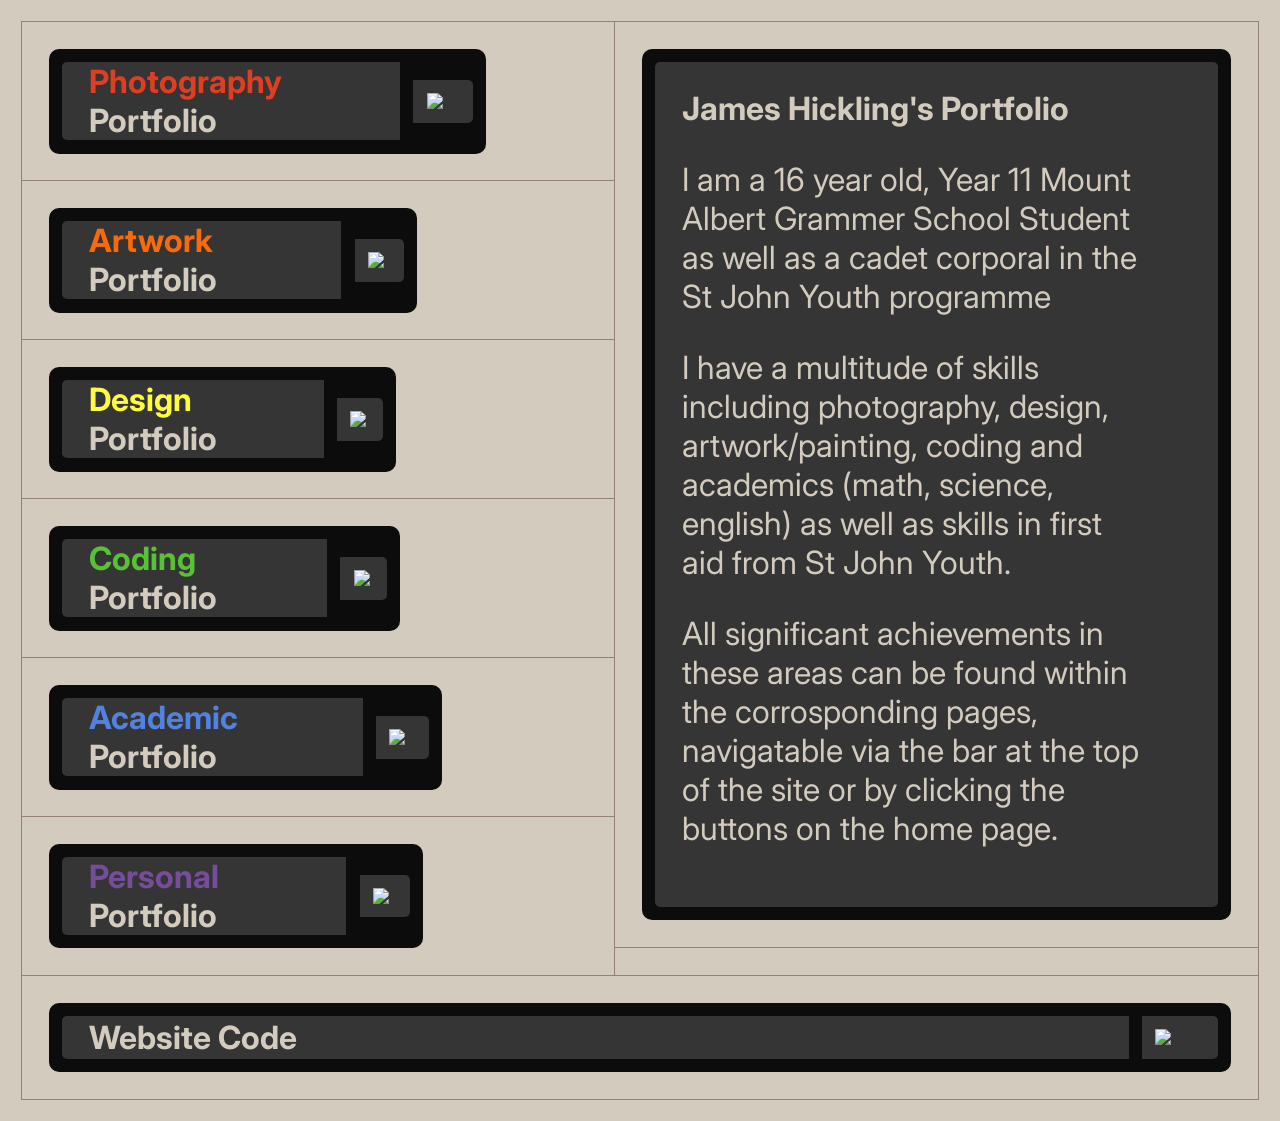
==== home.html @ 49e30b0e "initial commit most of the website code" ====
<!DOCTYPE html>

<html>
    <head>

        <!-- Linking style sheets and javascripts-->

        <link rel="stylesheet" href="./styles/homepage-styles.css">

        <script src="./scripts/homepage-scripts.js" defer></script>

    </head>

    <body>

        <!-- Homepage Content-->

        <div class="home-page-contents">

            <!-- Page links and Download -->

            <div class="page-links">

                <!-- Photography Portfolio Link -->

                <div class="link-elements">

                    <div class="photo-container">

                        <!-- Link Text -->

                        <div class="photo-heading" onclick="changeIframe('./photo.html'), selectIcon('.photo')"><h2><span id="photo-text">Photography</span> Portfolio</h2></div>

                        <!-- Download Button -->

                        <div class="photo-download" onclick="window.location.href='./downloadable files/JHFolio - Photography Portfolio PDF.zip'"><img src="./images/global-icons/download-icon.png"></div>

                    </div>

                </div>

                <!-- Artwork Portfolio Link -->

                <div class="link-elements">

                    <div class="artwork-container">

                        <!-- Link Text -->

                        <div class="artwork-heading" onclick="changeIframe('./artwork.html'), selectIcon('.artwork')"><h2><span id="artwork-text">Artwork</span> Portfolio</h2></div>

                        <!-- Download Button -->

                        <div class="artwork-download" onclick="window.location.href='./downloadable files/JHFolio - Artwork Portfolio PDF.zip'"><img src="./images/global-icons/download-icon.png"></div>

                    </div>

                </div>

                <!-- Design Portfolio Link -->

                <div class="link-elements">

                    <div class="design-container">

                        <!-- Link Text -->

                        <div class="design-heading" onclick="changeIframe('./design.html'), selectIcon('.design')"><h2><span id="design-text">Design</span> Portfolio</h2></div>

                        <!-- Download Button -->

                        <div class="design-download" onclick="window.location.href='./downloadable files/JHFolio - Design Portfolio PDF.zip'"><img src="./images/global-icons/download-icon.png"></div>

                    </div>

                </div>

                <!-- Coding Portfolio Link -->

                <div class="link-elements">

                    <div class="code-container">

                        <!-- Link Text -->

                        <div class="coding-heading" onclick="changeIframe('./coding.html'), selectIcon('.coding')"><h2><span id="coding-text">Coding</span> Portfolio</h2></div>

                        <!-- Download Button -->

                        <div class="coding-download" onclick="window.location.href='./downloadable files/JHFolio - Coding Portfolio PDF.zip'"><img src="./images/global-icons/download-icon.png"></div>

                    </div>

                </div>

                <!-- Academic Portfolio Link -->

                <div class="link-elements">

                    <div class="academic-container">

                        <!-- Link Text -->

                        <div class="academic-heading" onclick="changeIframe('./academic.html'), selectIcon('.academic')"><h2><span id="academic-text">Academic</span> Portfolio</h2></div>

                        <!-- Download Button -->

                        <div class="academic-download" onclick="window.location.href='./downloadable files/JHFolio - Academic Portfolio PDF.zip'"><img src="./images/global-icons/download-icon.png"></div>

                    </div>

                </div>

                <!-- Personal Portfolio Link -->

                <div>

                    <div class="personal-container">

                        <!-- Link Text -->

                        <div class="personal-heading" onclick="changeIframe('./personal.html'), selectIcon('.personal')"><h2><span id="personal-text">Personal</span> Portfolio</h2></div>

                        <!-- Download Button -->

                        <div class="personal-download" onclick="window.location.href='./downloadable files/JHFolio - Personal Portfolio PDF.zip'"><img src="./images/global-icons/download-icon.png"></div>

                    </div>

                </div>

            </div>

            <!-- Blurb -->

            <div class="blurb">

                <div>

                    <article>

                        <!-- Heading -->

                        <h3>James Hickling's Portfolio</h3>

                        <!-- Description -->

                        <p>I am a 16 year old, Year 11 Mount Albert Grammer School Student as well as a cadet corporal in the St John Youth programme </p>
                        <p>I have a multitude of skills including photography, design, artwork/painting, coding and academics (math, science, english) as well as skills in first aid from St John Youth. </p>
                        <p>All significant achievements in these areas can be found within the corrosponding pages, navigatable via the bar at the top of the site or by clicking the buttons on the home page.</p>

                    </article>

                </div>

            </div>

            <!-- Website Code Download -->

            <div class="website-code-element">

                <div class="website-code-container">

                    <div class="website-code-heading"><h2>Website Code</h2></div>

                    <!-- Download Button -->

                    <div class="website-code-download" onclick="window.location.href='./downloadable files/JHFolio - Website Code.zip'"><img src="./images/global-icons/download-icon.png"></div>

                </div>

            </div>

        </div>

    </body>
</html>
---- styles/homepage-styles.css ----
/* Font insertions */

@font-face {
    font-family: "Inter";
    src: url(../fonts/Inter/Inter-VariableFont_opsz\,wght.ttf);
}



/* Page Background */

body {
    background-color: rgb(211, 203, 190);

    margin: 0%;

    cursor: default;

    height: auto;
}



/* Main Page containers */

.home-page-contents {
    display: grid;

    margin: 21.3333px;

    grid-template-columns: 48% 52%;

    border-top: solid 1px rgb(149, 129, 116);
    border-right: solid 1px rgb(149, 129, 116);
    border-left: solid 1px rgb(149, 129, 116);
}

.page-links {
    border-right: solid 1px rgb(149, 129, 116);
}

.link-elements {
    border-bottom: solid 1px rgb(149, 129, 116);
}



/* Photography portfolio */

.photo-container {
    background-color: rgb(12, 12, 12);

    display:inline-flex;

    border-radius: 10px;

    margin: calc((4/3) * 20px) calc((4/3) * 20px) calc((4/3) * 20px) calc((4/3) * 20px);
}

.photo-heading {
    width: 85%;

    background-color: rgb(53, 53, 53);

    border-radius: 5px 0px 0px 5px;

    display: inline-flex;

    margin: calc((4/3) * 10px) 0px calc((4/3) * 10px) calc((4/3) * 10px);

    transition: background-color 0.5s;

    cursor: pointer;
}

.photo-heading:hover {
    background-color: rgb(102, 102, 102);
}

.photo-heading h2 {
    align-self: center;
    
    margin: 0px 0px 0px calc((4/3) * 20px);

    font: bold clamp(1pt, 2.5cqw, 32pt) "Inter";
    color: rgb(211, 203, 190);
}

.photo-download {
    height: 100%;
    width: 15%;

    justify-self: center;
    align-self: center;

    background-color: rgb(53, 53, 53);

    border-radius: 0px 5px 5px 0px;

    margin: calc((4/3) * 10px);

    display: inline-flex;

    transition: background-color 0.5s;

    cursor: pointer;
}

.photo-download img {
    margin: calc((4/3) * 10px);

    width: 100%;
    height: auto;
}

#photo-text {
    color: rgb(223, 62, 35);
}

.photo-download:hover {
    background-color: rgb(102, 102, 102);
}



/* Artwork portfolio */

.artwork-container {
    background-color: rgb(12, 12, 12);

    display:inline-flex;

    border-radius: 10px;

    margin: calc((4/3) * 20px) calc((4/3) * 20px) calc((4/3) * 20px) calc((4/3) * 20px);
}

.artwork-heading {
    width: 85%;

    background-color: rgb(53, 53, 53);

    border-radius: 5px 0px 0px 5px;

    display: inline-flex;

    margin: calc((4/3) * 10px) 0px calc((4/3) * 10px) calc((4/3) * 10px);

    transition: background-color 0.5s;

    cursor: pointer;
}

.artwork-heading:hover {
    background-color: rgb(102, 102, 102);
}

.artwork-heading h2 {
    align-self: center;
    
    margin: 0px 0px 0px calc((4/3) * 20px);

    font: bold clamp(1pt, 2.5cqw, 32pt) "Inter";
    color: rgb(211, 203, 190);
}

.artwork-download {
    height: 100%;
    width: 15%;

    justify-self: center;
    align-self: center;

    background-color: rgb(53, 53, 53);

    border-radius: 0px 5px 5px 0px;

    margin: calc((4/3) * 10px);

    display: inline-flex;

    transition: background-color 0.5s;

    cursor: pointer;
}

.artwork-download img {
    margin: calc((4/3) * 10px);

    width: 100%;
    height: auto;
}

#artwork-text {
    color: rgb(250, 106, 10);
}

.artwork-download:hover {
    background-color: rgb(102, 102, 102);
}



/* Design portfolio */

.design-container {
    background-color: rgb(12, 12, 12);

    display:inline-flex;

    border-radius: 10px;

    margin: calc((4/3) * 20px) calc((4/3) * 20px) calc((4/3) * 20px) calc((4/3) * 20px);
}

.design-heading {
    width: 85%;

    background-color: rgb(53, 53, 53);

    border-radius: 5px 0px 0px 5px;

    display: inline-flex;

    margin: calc((4/3) * 10px) 0px calc((4/3) * 10px) calc((4/3) * 10px);

    transition: background-color 0.5s;

    cursor: pointer;
}

.design-heading:hover {
    background-color: rgb(102, 102, 102);
}

.design-heading h2 {
    align-self: center;
    
    margin: 0px 0px 0px calc((4/3) * 20px);

    font: bold clamp(1pt, 2.5cqw, 32pt) "Inter";
    color: rgb(211, 203, 190);
}

.design-download {
    height: 100%;
    width: 15%;

    justify-self: center;
    align-self: center;

    background-color: rgb(53, 53, 53);

    border-radius: 0px 5px 5px 0px;

    margin: calc((4/3) * 10px);

    display: inline-flex;

    transition: background-color 0.5s;

    cursor: pointer;
}

.design-download img {
    margin: calc((4/3) * 10px);

    width: 100%;
    height: auto;
}

#design-text {
    color: rgb(255, 252, 64);
}

.design-download:hover {
    background-color: rgb(102, 102, 102);
}



/*  portfolio */

.code-container {
    background-color: rgb(12, 12, 12);

    display:inline-flex;

    border-radius: 10px;

    margin: calc((4/3) * 20px) calc((4/3) * 20px) calc((4/3) * 20px) calc((4/3) * 20px);
}

.coding-heading {
    width: 85%;

    background-color: rgb(53, 53, 53);

    border-radius: 5px 0px 0px 5px;

    display: inline-flex;

    margin: calc((4/3) * 10px) 0px calc((4/3) * 10px) calc((4/3) * 10px);

    transition: background-color 0.5s;

    cursor: pointer;
}

.coding-heading:hover {
    background-color: rgb(102, 102, 102);
}

.coding-heading h2 {
    align-self: center;
    
    margin: 0px 0px 0px calc((4/3) * 20px);

    font: bold clamp(1pt, 2.5cqw, 32pt) "Inter";
    color: rgb(211, 203, 190);
}

.coding-download {
    height: 100%;
    width: 15%;

    justify-self: center;
    align-self: center;

    background-color: rgb(53, 53, 53);

    border-radius: 0px 5px 5px 0px;

    margin: calc((4/3) * 10px);

    display: inline-flex;

    transition: background-color 0.5s;

    cursor: pointer;
}

.coding-download img {
    margin: calc((4/3) * 10px);

    width: 100%;
    height: auto;
}

#coding-text {
    color: rgb(89, 193, 53);
}

.coding-download:hover {
    background-color: rgb(102, 102, 102);
}



/* Academic portfolio */

.academic-container {
    background-color: rgb(12, 12, 12);

    display:inline-flex;

    border-radius: 10px;

    margin: calc((4/3) * 20px) calc((4/3) * 20px) calc((4/3) * 20px) calc((4/3) * 20px);
}

.academic-heading {
    width: 85%;

    background-color: rgb(53, 53, 53);

    border-radius: 5px 0px 0px 5px;

    display: inline-flex;

    margin: calc((4/3) * 10px) 0px calc((4/3) * 10px) calc((4/3) * 10px);

    transition: background-color 0.5s;

    cursor: pointer;
}

.academic-heading:hover {
    background-color: rgb(102, 102, 102);
}

.academic-heading h2 {
    align-self: center;
    
    margin: 0px 0px 0px calc((4/3) * 20px);

    font: bold clamp(1pt, 2.5cqw, 32pt) "Inter";
    color: rgb(211, 203, 190);
}

.academic-download {
    height: 100%;
    width: 15%;

    justify-self: center;
    align-self: center;

    background-color: rgb(53, 53, 53);

    border-radius: 0px 5px 5px 0px;

    margin: calc((4/3) * 10px);

    display: inline-flex;

    transition: background-color 0.5s;

    cursor: pointer;
}

.academic-download img {
    margin: calc((4/3) * 10px);

    width: 100%;
    height: auto;
}

#academic-text {
    color: rgb(82, 129, 224);
}

.academic-download:hover {
    background-color: rgb(102, 102, 102);
}



/* About portfolio */

.personal-container {
    background-color: rgb(12, 12, 12);

    display:inline-flex;

    border-radius: 10px;

    margin: calc((4/3) * 20px) calc((4/3) * 20px) calc((4/3) * 20px) calc((4/3) * 20px);
}

.personal-heading {
    width: 85%;

    background-color: rgb(53, 53, 53);

    border-radius: 5px 0px 0px 5px;

    display: inline-flex;

    margin: calc((4/3) * 10px) 0px calc((4/3) * 10px) calc((4/3) * 10px);

    transition: background-color 0.5s;

    cursor: pointer;
}

.personal-heading:hover {
    background-color: rgb(102, 102, 102);
}

.personal-heading h2 {
    align-self: center;
    
    margin: 0px 0px 0px calc((4/3) * 20px);

    font: bold clamp(1pt, 2.5cqw, 32pt) "Inter";
    color: rgb(211, 203, 190);
}

.personal-download {
    height: 100%;
    width: 15%;

    justify-self: center;
    align-self: center;

    background-color: rgb(53, 53, 53);

    border-radius: 0px 5px 5px 0px;

    margin: calc((4/3) * 10px);

    display: inline-flex;

    transition: background-color 0.5s;

    cursor: pointer;
}

.personal-download img {
    margin: calc((4/3) * 10px);

    width: 100%;
    height: auto;
}

#personal-text {
    color: rgb(117, 77, 154);
}

.personal-download:hover {
    background-color: rgb(102, 102, 102);
}



/* Blurb element */

.blurb {
    border-bottom: solid 1px rgb(149, 129, 116);

    height: fit-content;
}

.blurb div {
    background-color: rgb(12, 12, 12);

    border-radius: 10px;

    display: inline-flex;

    margin: calc((4/3) * 20px) calc((4/3) * 20px) calc((4/3) * 20px) calc((4/3) * 20px);
}

.blurb article {
    background-color: rgb(53, 53, 53);

    border-radius: 5px;

    height: auto;

    margin: calc((4/3) * 10px);

    padding: calc((4/3) * 20px) calc((4/3) * 50px) calc((4/3) * 20px) calc((4/3) * 20px);
}

.blurb h3 {
    font: bold clamp(1pt, 2.5cqw, 32pt) "Inter";
    color: rgb(211, 203, 190);

    margin-top: 0px;
}

.blurb p {
    font: normal clamp(1pt, 2.5cqw, 24pt) "Inter";
    color: rgb(211, 203, 190);
}



/* Website code download */

.website-code-element {
    display: inline-flex;

    grid-column: 1 / span 2;


    border-top: solid 1px rgb(149, 129, 116);
    border-bottom: solid 1px rgb(149, 129, 116);
    border-right: solid 1px rgb(149, 129, 116);

    width: 100%;
}

.website-code-container {
    background-color: rgb(12, 12, 12);

    width: 100%;

    display: inline-flex;

    border-radius: 10px;

    margin: calc((4/3) * 20px) calc((4/3) * 20px) calc((4/3) * 20px) calc((4/3) * 20px);

    
}

.website-code-heading {
    width: 93.369%;

    background-color: rgb(53, 53, 53);

    border-radius: 5px 0px 0px 5px;

    display: inline-flex;

    margin: calc((4/3) * 10px) 0px calc((4/3) * 10px) calc((4/3) * 10px);
}

.website-code-heading h2 {
    align-self: center;
    
    margin: 0px 0px 0px calc((4/3) * 20px);

    font: bold clamp(1pt, 2.5cqw, 32pt) "Inter";
    color: rgb(211, 203, 190);
}

.website-code-download {
    height: auto;
    width: 6.631%;

    justify-self: center;
    align-self: center;

    background-color: rgb(53, 53, 53);
    
    border-radius: 0px 5px 5px 0px;

    margin: calc((4/3) * 10px);

    display: inline-flex;

    transition: background-color 0.5s;

    cursor: pointer;
}

.website-code-download img {
    margin: calc((4/3) * 10px);

    width: 100%;
    height: auto;
}

.website-code-download:hover {
    background-color: rgb(102, 102, 102);
}
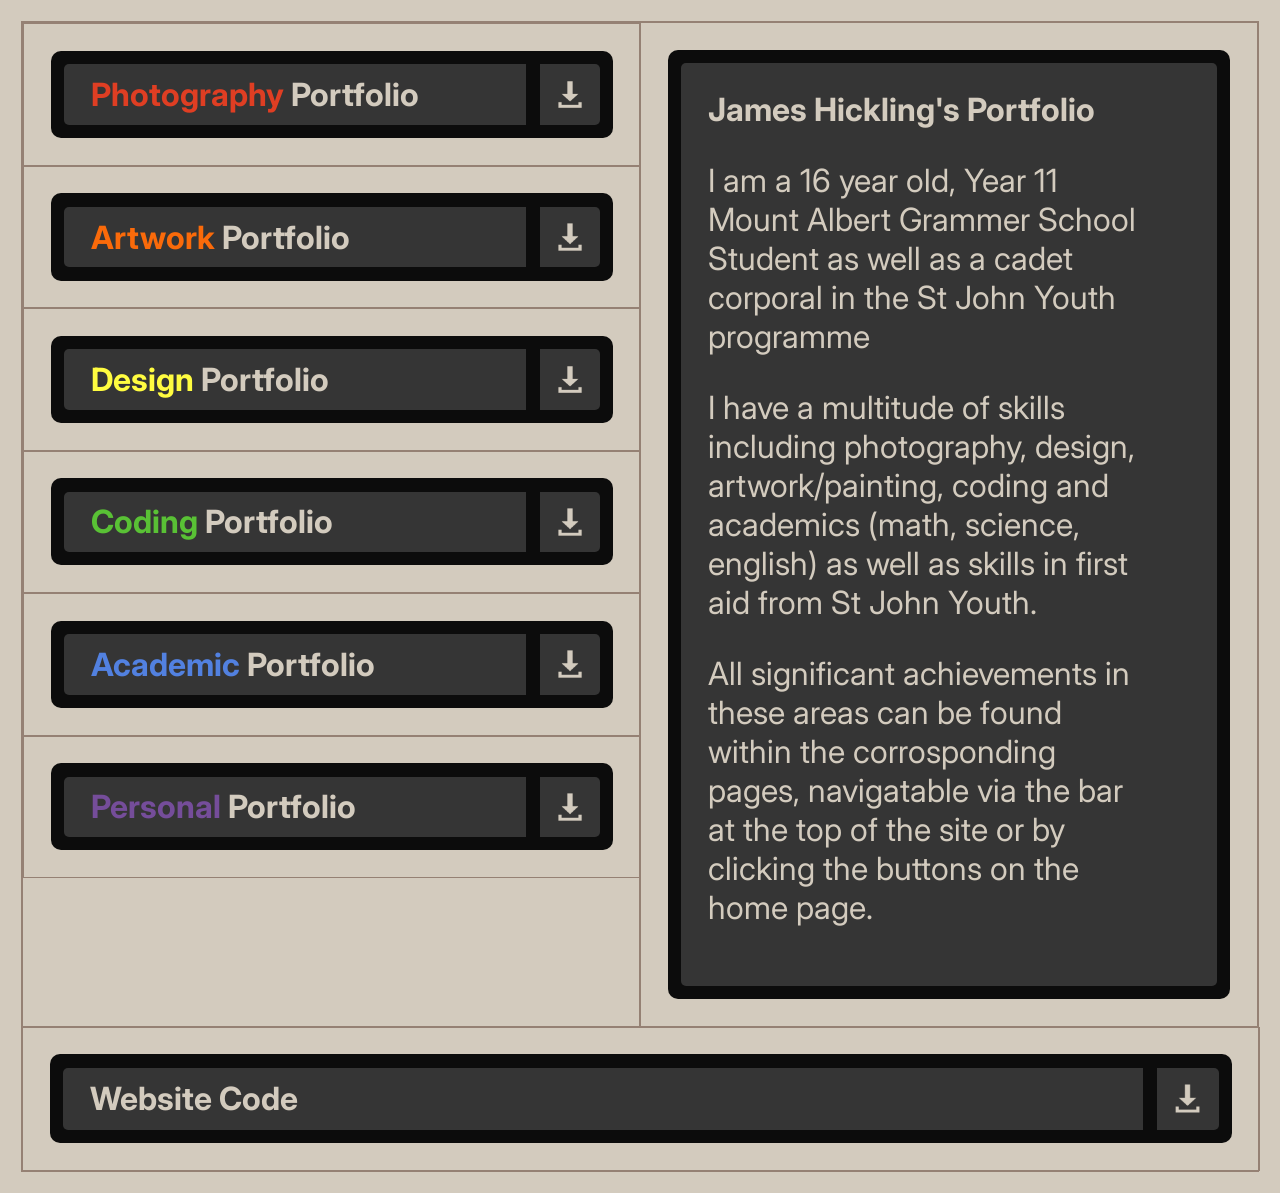
==== commit 478ef851: "Fixing scaling" ====
--- a/home.html
+++ b/home.html
@@ -23,17 +23,17 @@
 
                 <!-- Photography Portfolio Link -->
 
-                <div class="link-elements">
+                <div class="folio-heading-element">
 
-                    <div class="photo-container">
+                    <div class="folio-heading-container">
 
                         <!-- Link Text -->
 
-                        <div class="photo-heading" onclick="changeIframe('./photo.html'), selectIcon('.photo')"><h2><span id="photo-text">Photography</span> Portfolio</h2></div>
+                        <div class="folio-heading" onclick="changeIframe('./photo.html'), selectIcon('.photo')"><h2><span id="photo-text">Photography</span> Portfolio</h2></div>
 
                         <!-- Download Button -->
 
-                        <div class="photo-download" onclick="window.location.href='./downloadable files/JHFolio - Photography Portfolio PDF.zip'"><img src="./images/global-icons/download-icon.png"></div>
+                        <div class="folio-heading-download" onclick="window.location.href='./downloadable files/JHFolio - Photography Portfolio PDF.zip'"><img src="./images/global-icons/download-icon.png"></div>
 
                     </div>
 
@@ -41,17 +41,17 @@
 
                 <!-- Artwork Portfolio Link -->
 
-                <div class="link-elements">
+                <div class="folio-heading-element">
 
-                    <div class="artwork-container">
+                    <div class="folio-heading-container">
 
                         <!-- Link Text -->
 
-                        <div class="artwork-heading" onclick="changeIframe('./artwork.html'), selectIcon('.artwork')"><h2><span id="artwork-text">Artwork</span> Portfolio</h2></div>
+                        <div class="folio-heading" onclick="changeIframe('./artwork.html'), selectIcon('.artwork')"><h2><span id="artwork-text">Artwork</span> Portfolio</h2></div>
 
                         <!-- Download Button -->
 
-                        <div class="artwork-download" onclick="window.location.href='./downloadable files/JHFolio - Artwork Portfolio PDF.zip'"><img src="./images/global-icons/download-icon.png"></div>
+                        <div class="folio-heading-download" onclick="window.location.href='./downloadable files/JHFolio - Artwork Portfolio PDF.zip'"><img src="./images/global-icons/download-icon.png"></div>
 
                     </div>
 
@@ -59,17 +59,17 @@
 
                 <!-- Design Portfolio Link -->
 
-                <div class="link-elements">
+                <div class="folio-heading-element">
 
-                    <div class="design-container">
+                    <div class="folio-heading-container">
 
                         <!-- Link Text -->
 
-                        <div class="design-heading" onclick="changeIframe('./design.html'), selectIcon('.design')"><h2><span id="design-text">Design</span> Portfolio</h2></div>
+                        <div class="folio-heading" onclick="changeIframe('./design.html'), selectIcon('.design')"><h2><span id="design-text">Design</span> Portfolio</h2></div>
 
                         <!-- Download Button -->
 
-                        <div class="design-download" onclick="window.location.href='./downloadable files/JHFolio - Design Portfolio PDF.zip'"><img src="./images/global-icons/download-icon.png"></div>
+                        <div class="folio-heading-download" onclick="window.location.href='./downloadable files/JHFolio - Design Portfolio PDF.zip'"><img src="./images/global-icons/download-icon.png"></div>
 
                     </div>
 
@@ -77,17 +77,17 @@
 
                 <!-- Coding Portfolio Link -->
 
-                <div class="link-elements">
+                <div class="folio-heading-element">
 
-                    <div class="code-container">
+                    <div class="folio-heading-container">
 
                         <!-- Link Text -->
 
-                        <div class="coding-heading" onclick="changeIframe('./coding.html'), selectIcon('.coding')"><h2><span id="coding-text">Coding</span> Portfolio</h2></div>
+                        <div class="folio-heading" onclick="changeIframe('./coding.html'), selectIcon('.coding')"><h2><span id="coding-text">Coding</span> Portfolio</h2></div>
 
                         <!-- Download Button -->
 
-                        <div class="coding-download" onclick="window.location.href='./downloadable files/JHFolio - Coding Portfolio PDF.zip'"><img src="./images/global-icons/download-icon.png"></div>
+                        <div class="folio-heading-download" onclick="window.location.href='./downloadable files/JHFolio - Coding Portfolio PDF.zip'"><img src="./images/global-icons/download-icon.png"></div>
 
                     </div>
 
@@ -95,17 +95,17 @@
 
                 <!-- Academic Portfolio Link -->
 
-                <div class="link-elements">
+                <div class="folio-heading-element">
 
-                    <div class="academic-container">
+                    <div class="folio-heading-container">
 
                         <!-- Link Text -->
 
-                        <div class="academic-heading" onclick="changeIframe('./academic.html'), selectIcon('.academic')"><h2><span id="academic-text">Academic</span> Portfolio</h2></div>
+                        <div class="folio-heading" onclick="changeIframe('./academic.html'), selectIcon('.academic')"><h2><span id="academic-text">Academic</span> Portfolio</h2></div>
 
                         <!-- Download Button -->
 
-                        <div class="academic-download" onclick="window.location.href='./downloadable files/JHFolio - Academic Portfolio PDF.zip'"><img src="./images/global-icons/download-icon.png"></div>
+                        <div class="folio-heading-download" onclick="window.location.href='./downloadable files/JHFolio - Academic Portfolio PDF.zip'"><img src="./images/global-icons/download-icon.png"></div>
 
                     </div>
 
@@ -113,17 +113,17 @@
 
                 <!-- Personal Portfolio Link -->
 
-                <div>
+                <div class="folio-heading-element">
 
-                    <div class="personal-container">
+                    <div class="folio-heading-container">
 
                         <!-- Link Text -->
 
-                        <div class="personal-heading" onclick="changeIframe('./personal.html'), selectIcon('.personal')"><h2><span id="personal-text">Personal</span> Portfolio</h2></div>
+                        <div class="folio-heading" onclick="changeIframe('./personal.html'), selectIcon('.personal')"><h2><span id="personal-text">Personal</span> Portfolio</h2></div>
 
                         <!-- Download Button -->
 
-                        <div class="personal-download" onclick="window.location.href='./downloadable files/JHFolio - Personal Portfolio PDF.zip'"><img src="./images/global-icons/download-icon.png"></div>
+                        <div class="folio-heading-download" onclick="window.location.href='./downloadable files/JHFolio - Personal Portfolio PDF.zip'"><img src="./images/global-icons/download-icon.png"></div>
 
                     </div>
 
@@ -157,15 +157,15 @@
 
             <!-- Website Code Download -->
 
-            <div class="website-code-element">
+            <div class="folio-heading-element">
 
-                <div class="website-code-container">
+                <div class="folio-heading-container">
 
-                    <div class="website-code-heading"><h2>Website Code</h2></div>
+                    <div class="folio-heading" id="website-code" onclick="window.location.href='./downloadable files/JHFolio - Website Code.zip'"><h2>Website Code</h2></div>
 
                     <!-- Download Button -->
 
-                    <div class="website-code-download" onclick="window.location.href='./downloadable files/JHFolio - Website Code.zip'"><img src="./images/global-icons/download-icon.png"></div>
+                    <div class="folio-heading-download" id="website-download" onclick="window.location.href='./downloadable files/JHFolio - Website Code.zip'"><img src="./images/global-icons/download-icon.png"></div>
 
                 </div>
 
--- a/styles/homepage-styles.css
+++ b/styles/homepage-styles.css
@@ -28,37 +28,39 @@
 
     margin: 21.3333px;
 
-    grid-template-columns: 48% 52%;
-
-    border-top: solid 1px rgb(149, 129, 116);
-    border-right: solid 1px rgb(149, 129, 116);
-    border-left: solid 1px rgb(149, 129, 116);
+    grid-template-columns: 50% 50%;
+
+    border: solid 1px rgb(149, 129, 116);
 }
 
 .page-links {
-    border-right: solid 1px rgb(149, 129, 116);
-}
-
-.link-elements {
-    border-bottom: solid 1px rgb(149, 129, 116);
-}
-
-
-
-/* Photography portfolio */
-
-.photo-container {
+    border: solid 1px rgb(149, 129, 116);
+}
+
+.folio-heading-element {
+    display: inline-flex;
+
+    border: solid 1px rgb(149, 129, 116);
+
+    grid-column: 1 / span 2;
+
+    width: 100%;
+}
+
+.folio-heading-container {
     background-color: rgb(12, 12, 12);
 
-    display:inline-flex;
+    width: 100%;
+
+    display: inline-flex;
 
     border-radius: 10px;
 
     margin: calc((4/3) * 20px) calc((4/3) * 20px) calc((4/3) * 20px) calc((4/3) * 20px);
 }
 
-.photo-heading {
-    width: 85%;
+.folio-heading {
+    width: 84%;
 
     background-color: rgb(53, 53, 53);
 
@@ -68,455 +70,101 @@
 
     margin: calc((4/3) * 10px) 0px calc((4/3) * 10px) calc((4/3) * 10px);
 
+    cursor: pointer;
+}
+
+.folio-heading h2 {
+    align-self: center;
+    
+    margin: 0px 0px 0px calc((4/3) * 20px);
+
+    font: bold clamp(1pt, 2.5cqw, 32pt) "Inter";
+    color: rgb(211, 203, 190);
+}
+
+.folio-heading-download {
+    height: auto;
+    width: 11%;
+    aspect-ratio: 1/1;
+
+    justify-self: center;
+    align-self: center;
+
+    background-color: rgb(53, 53, 53);
+
+    border-radius: 0px 5px 5px 0px;
+
+    margin: calc((4/3) * 10px);
+
+    display: inline-flex;
+
     transition: background-color 0.5s;
 
     cursor: pointer;
 }
 
-.photo-heading:hover {
+.folio-heading-download img {
+    margin: calc((4/3) * 10px);
+
+    width: 100%;
+    height: auto;
+    
+}
+
+.folio-heading-download:hover {
     background-color: rgb(102, 102, 102);
 }
 
-.photo-heading h2 {
-    align-self: center;
-    
-    margin: 0px 0px 0px calc((4/3) * 20px);
-
-    font: bold clamp(1pt, 2.5cqw, 32pt) "Inter";
-    color: rgb(211, 203, 190);
-}
-
-.photo-download {
-    height: 100%;
-    width: 15%;
-
-    justify-self: center;
-    align-self: center;
-
-    background-color: rgb(53, 53, 53);
-
-    border-radius: 0px 5px 5px 0px;
-
-    margin: calc((4/3) * 10px);
-
-    display: inline-flex;
-
-    transition: background-color 0.5s;
-
-    cursor: pointer;
-}
-
-.photo-download img {
-    margin: calc((4/3) * 10px);
-
-    width: 100%;
-    height: auto;
-}
+#website-download {
+    width: 5.45%;
+}
+
+#website-code {
+    width: 95%;
+}
+
+/* Folio Heading text variations */
 
 #photo-text {
     color: rgb(223, 62, 35);
 }
 
-.photo-download:hover {
-    background-color: rgb(102, 102, 102);
-}
-
-
-
-/* Artwork portfolio */
-
-.artwork-container {
-    background-color: rgb(12, 12, 12);
-
-    display:inline-flex;
-
-    border-radius: 10px;
-
-    margin: calc((4/3) * 20px) calc((4/3) * 20px) calc((4/3) * 20px) calc((4/3) * 20px);
-}
-
-.artwork-heading {
-    width: 85%;
-
-    background-color: rgb(53, 53, 53);
-
-    border-radius: 5px 0px 0px 5px;
-
-    display: inline-flex;
-
-    margin: calc((4/3) * 10px) 0px calc((4/3) * 10px) calc((4/3) * 10px);
-
-    transition: background-color 0.5s;
-
-    cursor: pointer;
-}
-
-.artwork-heading:hover {
-    background-color: rgb(102, 102, 102);
-}
-
-.artwork-heading h2 {
-    align-self: center;
-    
-    margin: 0px 0px 0px calc((4/3) * 20px);
-
-    font: bold clamp(1pt, 2.5cqw, 32pt) "Inter";
-    color: rgb(211, 203, 190);
-}
-
-.artwork-download {
-    height: 100%;
-    width: 15%;
-
-    justify-self: center;
-    align-self: center;
-
-    background-color: rgb(53, 53, 53);
-
-    border-radius: 0px 5px 5px 0px;
-
-    margin: calc((4/3) * 10px);
-
-    display: inline-flex;
-
-    transition: background-color 0.5s;
-
-    cursor: pointer;
-}
-
-.artwork-download img {
-    margin: calc((4/3) * 10px);
-
-    width: 100%;
-    height: auto;
-}
-
 #artwork-text {
     color: rgb(250, 106, 10);
 }
 
-.artwork-download:hover {
-    background-color: rgb(102, 102, 102);
-}
-
-
-
-/* Design portfolio */
-
-.design-container {
-    background-color: rgb(12, 12, 12);
-
-    display:inline-flex;
-
-    border-radius: 10px;
-
-    margin: calc((4/3) * 20px) calc((4/3) * 20px) calc((4/3) * 20px) calc((4/3) * 20px);
-}
-
-.design-heading {
-    width: 85%;
-
-    background-color: rgb(53, 53, 53);
-
-    border-radius: 5px 0px 0px 5px;
-
-    display: inline-flex;
-
-    margin: calc((4/3) * 10px) 0px calc((4/3) * 10px) calc((4/3) * 10px);
-
-    transition: background-color 0.5s;
-
-    cursor: pointer;
-}
-
-.design-heading:hover {
-    background-color: rgb(102, 102, 102);
-}
-
-.design-heading h2 {
-    align-self: center;
-    
-    margin: 0px 0px 0px calc((4/3) * 20px);
-
-    font: bold clamp(1pt, 2.5cqw, 32pt) "Inter";
-    color: rgb(211, 203, 190);
-}
-
-.design-download {
-    height: 100%;
-    width: 15%;
-
-    justify-self: center;
-    align-self: center;
-
-    background-color: rgb(53, 53, 53);
-
-    border-radius: 0px 5px 5px 0px;
-
-    margin: calc((4/3) * 10px);
-
-    display: inline-flex;
-
-    transition: background-color 0.5s;
-
-    cursor: pointer;
-}
-
-.design-download img {
-    margin: calc((4/3) * 10px);
-
-    width: 100%;
-    height: auto;
-}
-
 #design-text {
     color: rgb(255, 252, 64);
 }
 
-.design-download:hover {
-    background-color: rgb(102, 102, 102);
-}
-
-
-
-/*  portfolio */
-
-.code-container {
-    background-color: rgb(12, 12, 12);
-
-    display:inline-flex;
-
-    border-radius: 10px;
-
-    margin: calc((4/3) * 20px) calc((4/3) * 20px) calc((4/3) * 20px) calc((4/3) * 20px);
-}
-
-.coding-heading {
-    width: 85%;
-
-    background-color: rgb(53, 53, 53);
-
-    border-radius: 5px 0px 0px 5px;
-
-    display: inline-flex;
-
-    margin: calc((4/3) * 10px) 0px calc((4/3) * 10px) calc((4/3) * 10px);
-
-    transition: background-color 0.5s;
-
-    cursor: pointer;
-}
-
-.coding-heading:hover {
-    background-color: rgb(102, 102, 102);
-}
-
-.coding-heading h2 {
-    align-self: center;
-    
-    margin: 0px 0px 0px calc((4/3) * 20px);
-
-    font: bold clamp(1pt, 2.5cqw, 32pt) "Inter";
-    color: rgb(211, 203, 190);
-}
-
-.coding-download {
-    height: 100%;
-    width: 15%;
-
-    justify-self: center;
-    align-self: center;
-
-    background-color: rgb(53, 53, 53);
-
-    border-radius: 0px 5px 5px 0px;
-
-    margin: calc((4/3) * 10px);
-
-    display: inline-flex;
-
-    transition: background-color 0.5s;
-
-    cursor: pointer;
-}
-
-.coding-download img {
-    margin: calc((4/3) * 10px);
-
-    width: 100%;
-    height: auto;
-}
-
 #coding-text {
     color: rgb(89, 193, 53);
 }
 
-.coding-download:hover {
-    background-color: rgb(102, 102, 102);
-}
-
-
-
-/* Academic portfolio */
-
-.academic-container {
-    background-color: rgb(12, 12, 12);
-
-    display:inline-flex;
-
-    border-radius: 10px;
-
-    margin: calc((4/3) * 20px) calc((4/3) * 20px) calc((4/3) * 20px) calc((4/3) * 20px);
-}
-
-.academic-heading {
-    width: 85%;
-
-    background-color: rgb(53, 53, 53);
-
-    border-radius: 5px 0px 0px 5px;
-
-    display: inline-flex;
-
-    margin: calc((4/3) * 10px) 0px calc((4/3) * 10px) calc((4/3) * 10px);
-
-    transition: background-color 0.5s;
-
-    cursor: pointer;
-}
-
-.academic-heading:hover {
-    background-color: rgb(102, 102, 102);
-}
-
-.academic-heading h2 {
-    align-self: center;
-    
-    margin: 0px 0px 0px calc((4/3) * 20px);
-
-    font: bold clamp(1pt, 2.5cqw, 32pt) "Inter";
-    color: rgb(211, 203, 190);
-}
-
-.academic-download {
-    height: 100%;
-    width: 15%;
-
-    justify-self: center;
-    align-self: center;
-
-    background-color: rgb(53, 53, 53);
-
-    border-radius: 0px 5px 5px 0px;
-
-    margin: calc((4/3) * 10px);
-
-    display: inline-flex;
-
-    transition: background-color 0.5s;
-
-    cursor: pointer;
-}
-
-.academic-download img {
-    margin: calc((4/3) * 10px);
-
-    width: 100%;
-    height: auto;
-}
-
 #academic-text {
     color: rgb(82, 129, 224);
 }
 
-.academic-download:hover {
-    background-color: rgb(102, 102, 102);
-}
-
-
-
-/* About portfolio */
-
-.personal-container {
-    background-color: rgb(12, 12, 12);
-
-    display:inline-flex;
-
-    border-radius: 10px;
-
-    margin: calc((4/3) * 20px) calc((4/3) * 20px) calc((4/3) * 20px) calc((4/3) * 20px);
-}
-
-.personal-heading {
-    width: 85%;
-
-    background-color: rgb(53, 53, 53);
-
-    border-radius: 5px 0px 0px 5px;
-
-    display: inline-flex;
-
-    margin: calc((4/3) * 10px) 0px calc((4/3) * 10px) calc((4/3) * 10px);
-
-    transition: background-color 0.5s;
-
-    cursor: pointer;
-}
-
-.personal-heading:hover {
-    background-color: rgb(102, 102, 102);
-}
-
-.personal-heading h2 {
-    align-self: center;
-    
-    margin: 0px 0px 0px calc((4/3) * 20px);
-
-    font: bold clamp(1pt, 2.5cqw, 32pt) "Inter";
-    color: rgb(211, 203, 190);
-}
-
-.personal-download {
-    height: 100%;
-    width: 15%;
-
-    justify-self: center;
-    align-self: center;
-
-    background-color: rgb(53, 53, 53);
-
-    border-radius: 0px 5px 5px 0px;
-
-    margin: calc((4/3) * 10px);
-
-    display: inline-flex;
-
-    transition: background-color 0.5s;
-
-    cursor: pointer;
-}
-
-.personal-download img {
-    margin: calc((4/3) * 10px);
-
-    width: 100%;
-    height: auto;
-}
-
 #personal-text {
     color: rgb(117, 77, 154);
 }
 
-.personal-download:hover {
+
+
+
+
+.folio-heading:hover {
     background-color: rgb(102, 102, 102);
 }
 
 
 
+
+
 /* Blurb element */
 
 .blurb {
-    border-bottom: solid 1px rgb(149, 129, 116);
+    border: solid 1px rgb(149, 129, 116);
 
     height: fit-content;
 }
